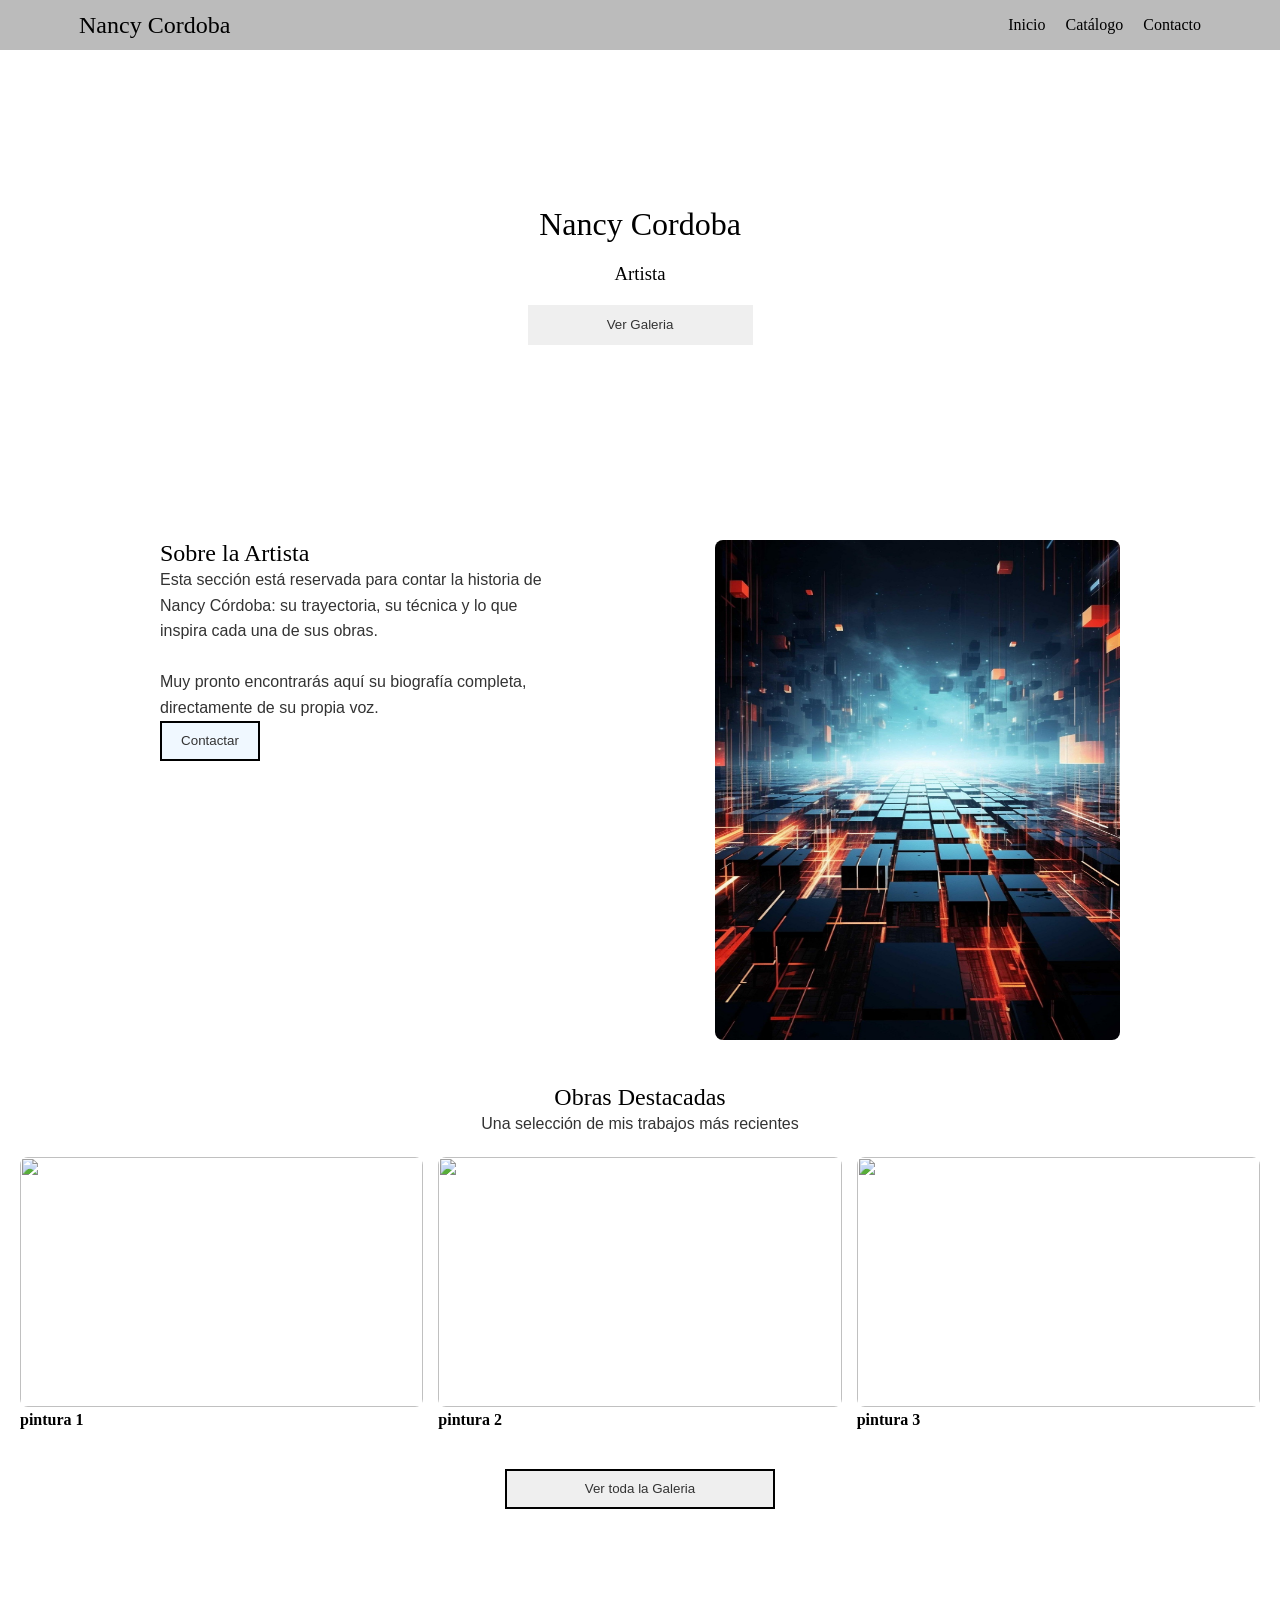
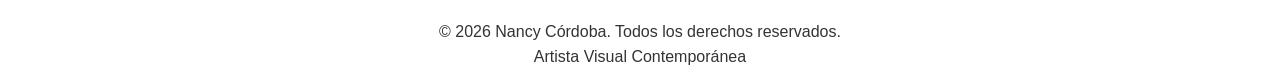
==== index.html @ 154bea99 "Portafolio de artista visual: catálogo dinámico y formulario de contacto" ====
<!DOCTYPE html>
<html lang="en">
<head>
  <meta charset="UTF-8">
  <meta name="viewport" content="width=device-width, initial-scale=1.0">
  <link rel="stylesheet" href="/css/styles.css">
  <title>Nancy Cordoba - Artista</title>
</head>
<body>
    <header>
		<div id="Nombre">
			<a href="#"><h2>Nancy Cordoba</h2></a>
		</div>
		<div id="Links-Pagina">
			<a href="index.html">Inicio</a>
			<a href="catalogo.html">Catálogo</a>
			<a href="contacto.html">Contacto</a>
		</div>
  </header>

  <div id="Artista">
		<h1>Nancy Cordoba</h1>
		<h3>Artista</h3>
		<a href="catalogo.html"><button class="btn-galeria">Ver Galeria</button></a>
	</div>

  <div id="Info">
		<div id="Texto">
			<h2>Sobre la Artista</h2>
			<p>Esta sección está reservada para contar la historia de Nancy Córdoba: su trayectoria, su técnica y lo que inspira cada una de sus obras.
				<br><br>
				Muy pronto encontrarás aquí su biografía completa, directamente de su propia voz.
					<br>
				<a href="contacto.html"><button id="btn-contacto">Contactar</button></a>
			</p>
		</div>
		<div id="Foto">
			<img id="Img-Info" src="/images/img3.jpg" alt="#">
		</div>
	</div>

  <div id="Destacadas">
		<div id="Titulo-Destacado">
			<h2>Obras Destacadas</h2>
			<p>Una selección de mis trabajos más recientes</p>
		</div>
		<div id="pinturas-destacadas">
			<div>
				<img class="img-destacada" src="/images/Pintura1.jpeg" alt="">
				<h4>pintura 1</h4>
			</div>
			<div>
				<img class="img-destacada" src="/images/Pintura4.jpeg" alt="">
				<h4>pintura 2</h4>
			</div>
			<div>
				<img class="img-destacada" src="/images/Pintura8.jpeg" alt="">
				<h4>pintura 3</h4>
			</div>
		</div>
    <div id="btn-galeria-dest">
		  <a href="/catalogo.html"><button class="btn-galeria2" >Ver toda la Galeria</button></a>
	  </div>
	</div>

  <footer>
		<p>© 2026 Nancy Córdoba. Todos los derechos reservados.</p>
		<p>Artista Visual Contemporánea</p>
	</footer>

</body>
</html>
---- css/styles.css ----
:root {
    --color-header: rgba(180, 180, 180, 0.9);
    --botones: rgb(128, 124, 124); 
    --color-letra: #333;

    --letra1: "Georgia", "Times New Roman", "Garamond", serif;
    --letra2: "Helvetica", sans-serif;
}

* {
    box-sizing: border-box;
    padding: 0;
    margin: 0;
}

body {
    padding-top: 50px; 
}

        /*Estilos de letra*/
h1,h2,h3,a,footer{
    font-family: var(--letra1);
    font-weight: 500;
    color: #000;
}

p, button {
    font-family: var(--letra2);
    line-height: 1.6; 
    color: var(--color-letra);
}
        /*Header*/
header {
    position: fixed;
    top: 0;
    left: 0;
    z-index: 1000;
    width: 100%;
    height: 50px;
    padding: 0 5%;
    background-color: var(--color-header);
    backdrop-filter: blur(5px);

    display: flex;
    justify-content: space-between;
    align-items: center;
    
}

a {
    text-decoration: none;
}

#Links-Pagina {
    margin-right: 15px;
    display: flex;
    gap: 20px;
}

#Nombre {
    margin-left: 15px;
}
    /*Seccion artista - imagen y nombre*/
#Artista{
    display: flex;
    flex-direction: column;
    justify-content: center;
    align-items: center;
    gap: 20px;

    min-height: 50vh;
    background-image: url('images/img1.jpg');
    background-repeat: no-repeat; 
    background-size: cover;       
    background-position: center;  
    background-attachment: fixed;
}

.btn-galeria {
    height: 40px;
    text-align: center;
    min-width: 25vh;
    border: 0;
    cursor: pointer;
}

.btn-galeria:hover {
    background-color: var(--botones);
}

    /*Seccion info - foto y descripcion*/
#Info {
    display: grid;
    grid-template-columns: repeat(auto-fit, minmax(300px, 1fr));
    
    max-width: 1000px; 
    margin: 40px auto;     
    gap: 150px; 
    
    padding: 0 20px;
    align-items: center; 

    align-items: start;
}

#Texto-Info {   
    text-align: justify;
}

#Img-Info {
    width: 100%;       
    max-width: 450px; 
    max-height: 500px;
    border-radius: 8px; 
    justify-self: center; 
}

#btn-contacto {
    border: 2px solid #000;
    width: 100px;
    height: 40px;
    background-color: aliceblue;
    cursor: pointer;
}

#btn-contacto:hover {
    background-color: var(--botones);
}

    /*Seccion pinturas destacadas*/
#pinturas-destacadas {
    display: grid;
    grid-template-columns: repeat(auto-fill, minmax(400px, 1fr));
    gap: 15px; 
    padding: 20px;

}

.img-destacada {
    width: 100%;      
    height: 250px;    
    object-fit: cover; 
    border-radius: 8px;
    transition: 0.5s;
}

.img-destacada:hover {
    transform: scale(1.05);
}

#Titulo-Destacado {
    text-align: center;
}

#btn-galeria-dest {
    text-align: center;
}

.btn-galeria2 {
    border: 2px solid #000;
    height: 40px;
    min-width: 30vh;
    max-width: 30vh;
    cursor: pointer;

    margin-bottom: 100px;
    margin-top: 20px;
}

.btn-galeria2:hover {
    background-color: var(--botones);
}

    /*Footer*/
footer {
    padding: 10px;
    text-align: center;
}

    /*Pagina Catalogo*/
#Titulo-Galeria {
    text-align: center;
    margin: 50px;
}



/*Pagina Contacto*/

#Contacto-Header {
    background-color: var(--color-header);
    text-align: center;
    padding: 50px 20px;
}

#Contacto-Header h1 {
    font-size: 36px;
    margin-bottom: 15px;
}

#Contacto-Header p {
    max-width: 600px;
    margin: 0 auto;
    color: var(--color-letra);
}

#Contenedor-Contacto {
    display: grid;
    grid-template-columns: 1fr 1fr;
    gap: 60px;

    max-width: 1100px;
    margin: 50px auto 100px auto;
    padding: 0 5%;
    align-items: start;
}

#Info-Contacto-Col h2,
#Form-Contacto-Col h2 {
    margin-bottom: 25px;
}

    /*Items de info de contacto (email, whatsapp, instagram)*/
.item-contacto {
    display: flex;
    align-items: center;
    gap: 15px;
    margin-bottom: 20px;
}

.icono-circulo {
    flex-shrink: 0;
    width: 44px;
    height: 44px;
    border-radius: 50%;
    background-color: #ececec;

    display: flex;
    align-items: center;
    justify-content: center;
    color: #000;
}

.texto-contacto {
    display: flex;
    flex-direction: column;
    font-family: var(--letra2);
}

.texto-contacto strong {
    font-family: var(--letra1);
    color: #000;
    margin-bottom: 2px;
}

.texto-contacto span {
    color: var(--color-letra);
    font-size: 14px;
}

    /*Tarjeta de horario*/
.horario-card {
    background-color: #f5f5f5;
    border-radius: 8px;
    padding: 20px;
    margin-top: 10px;
}

.horario-card h3 {
    margin-bottom: 12px;
}

.horario-fila {
    display: flex;
    justify-content: space-between;
    font-family: var(--letra2);
    font-size: 14px;
    margin-bottom: 8px;
}

.horario-nota {
    font-size: 12px;
    color: #777;
    margin-top: 10px;
}

    /*Formulario*/
#form-contacto {
    display: flex;
    flex-direction: column;
}

#form-contacto label {
    font-family: var(--letra2);
    font-weight: 600;
    font-size: 14px;
    margin-bottom: 6px;
    margin-top: 16px;
}

#form-contacto label:first-child {
    margin-top: 0;
}

#form-contacto input,
#form-contacto select,
#form-contacto textarea {
    font-family: var(--letra2);
    font-size: 14px;
    padding: 10px 12px;
    border: 1px solid #ccc;
    border-radius: 6px;
    color: var(--color-letra);
}

#form-contacto input:focus,
#form-contacto select:focus,
#form-contacto textarea:focus {
    outline: none;
    border-color: #000;
}

#form-contacto textarea {
    resize: vertical;
}

#btn-enviar {
    margin-top: 25px;
    height: 45px;
    border: 2px solid #000;
    background-color: aliceblue;
    font-family: var(--letra2);
    font-weight: 600;
    cursor: pointer;
}

#btn-enviar:hover {
    background-color: var(--botones);
}

#btn-enviar:disabled {
    cursor: not-allowed;
    opacity: 0.6;
}

#mensaje-estado {
    margin-top: 12px;
    font-family: var(--letra2);
    font-size: 14px;
}

.mensaje-exito {
    color: #2e7d32;
}

.mensaje-error {
    color: #c62828;
}

.nota-form {
    font-size: 12px;
    color: #777;
    margin-top: 15px;
    font-family: var(--letra2);
}

    /*Responsive*/
@media (max-width: 800px) {
    #Contenedor-Contacto {
        grid-template-columns: 1fr;
        gap: 50px;
    }
}


/*   */
/*Pagina Catalogo - Cards*/
#Contenedor-cards {
    display: grid;
    grid-template-columns: repeat(auto-fill, minmax(280px, 1fr));
    gap: 25px;

    max-width: 1200px;
    margin: 0 auto 60px auto;
    padding: 0 5%;
}

.card {
    cursor: pointer;
}

.card img {
    width: 100%;
    height: 280px;
    object-fit: cover;
    border-radius: 8px;
    transition: 0.5s;
}

.card:hover img {
    transform: scale(1.05);
}

.card .info {
    padding: 10px 5px;
}

.card h3 {
    font-size: 18px;
    margin-bottom: 5px;
}

.card .info-inferior {
    display: flex;
    justify-content: space-between;
    align-items: center;
    margin-top: 8px;
}

.precio {
    font-family: var(--letra1);
    font-weight: 600;
    font-size: 16px;
}

.disponible {
    color: #2e7d32;
    font-family: var(--letra2);
    font-size: 13px;
}

.vendida {
    color: #999;
    font-family: var(--letra2);
    font-size: 13px;
}

    /*Modal de detalle*/
.modal-overlay {
    display: none;
    position: fixed;
    top: 0;
    left: 0;
    width: 100%;
    height: 100%;
    background-color: rgba(0, 0, 0, 0.7);
    z-index: 2000;

    align-items: center;
    justify-content: center;
    padding: 20px;
}

.modal-overlay.activo {
    display: flex;
}

.modal-contenido {
    background-color: #fff;
    max-width: 850px;
    width: 100%;
    max-height: 90vh;
    overflow-y: auto;
    border-radius: 8px;
    position: relative;

    display: grid;
    grid-template-columns: 1fr 1fr;
    gap: 25px;
    padding: 25px;
}

#modal-imagen {
    width: 100%;
    height: 100%;
    max-height: 500px;
    object-fit: cover;
    border-radius: 8px;
}

.modal-info {
    display: flex;
    flex-direction: column;
    gap: 8px;
}

.modal-info #modal-descripcion {
    text-align: justify;
    margin-top: 10px;
}

.modal-info-inferior {
    display: flex;
    justify-content: space-between;
    align-items: center;
    margin-top: auto;
    padding-top: 15px;
}

.cerrar-modal {
    position: absolute;
    top: 10px;
    right: 15px;
    background: none;
    border: none;
    font-size: 28px;
    line-height: 1;
    cursor: pointer;
    color: var(--color-letra);
}

    /*Responsive: modal en una sola columna en pantallas pequeñas*/
@media (max-width: 700px) {
    .modal-contenido {
        grid-template-columns: 1fr;
    }

    #modal-imagen {
        max-height: 300px;
    }
}
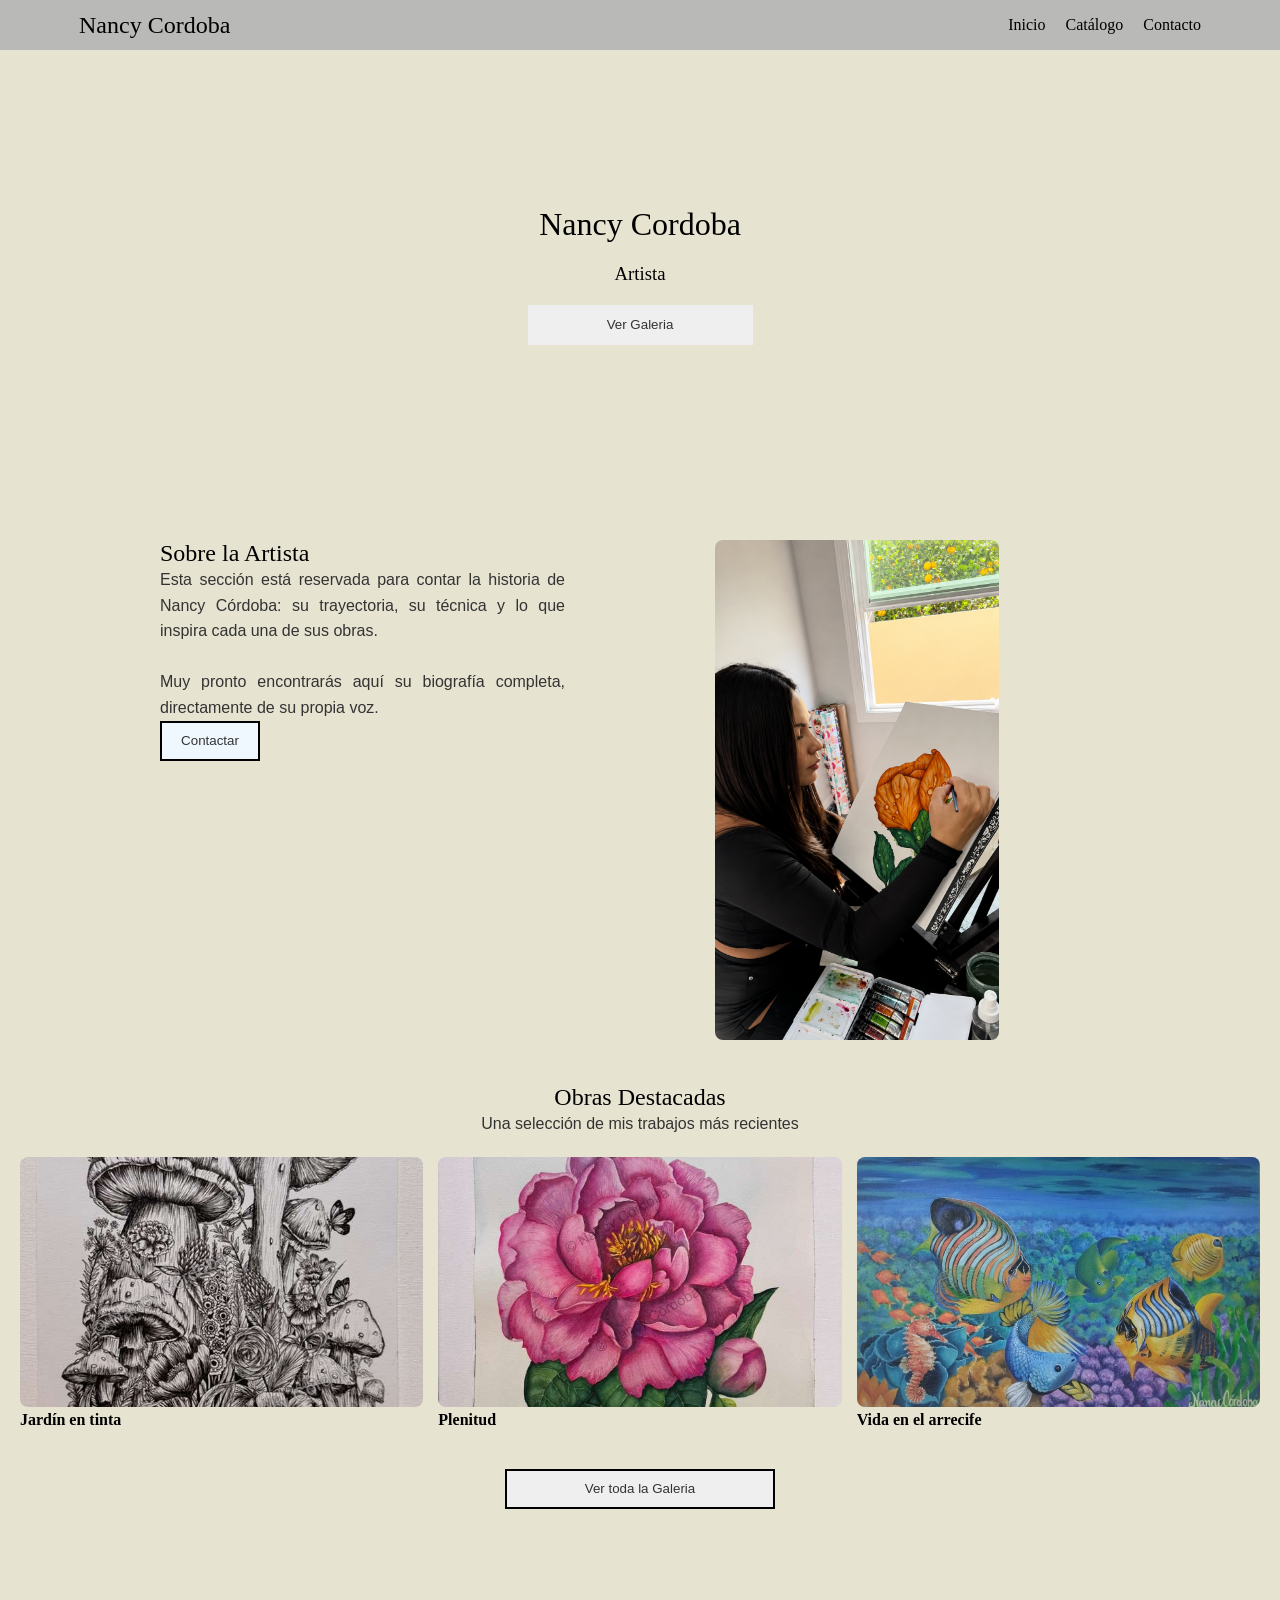
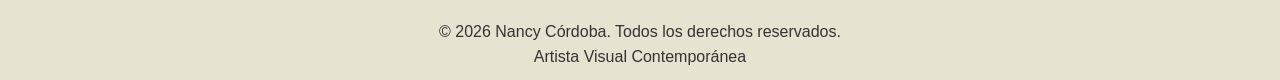
==== commit 957d2c58: "Corrección responsive" ====
--- a/index.html
+++ b/index.html
@@ -11,6 +11,11 @@
 		<div id="Nombre">
 			<a href="#"><h2>Nancy Cordoba</h2></a>
 		</div>
+		<button id="menu-toggle" aria-label="Abrir menú" aria-expanded="false">
+			<span></span>
+			<span></span>
+			<span></span>
+		</button>
 		<div id="Links-Pagina">
 			<a href="index.html">Inicio</a>
 			<a href="catalogo.html">Catálogo</a>
@@ -25,7 +30,7 @@
 	</div>
 
   <div id="Info">
-		<div id="Texto">
+		<div id="Texto-Info">
 			<h2>Sobre la Artista</h2>
 			<p>Esta sección está reservada para contar la historia de Nancy Córdoba: su trayectoria, su técnica y lo que inspira cada una de sus obras.
 				<br><br>
@@ -35,7 +40,7 @@
 			</p>
 		</div>
 		<div id="Foto">
-			<img id="Img-Info" src="/images/img3.jpg" alt="#">
+			<img id="Img-Info" src="/images/Portada.png" alt="#">
 		</div>
 	</div>
 
@@ -46,16 +51,16 @@
 		</div>
 		<div id="pinturas-destacadas">
 			<div>
-				<img class="img-destacada" src="/images/Pintura1.jpeg" alt="">
-				<h4>pintura 1</h4>
+				<img class="img-destacada" src="/images/Pintura1.jpg" alt="">
+				<h4>Jardín en tinta</h4>
 			</div>
 			<div>
-				<img class="img-destacada" src="/images/Pintura4.jpeg" alt="">
-				<h4>pintura 2</h4>
+				<img class="img-destacada" src="/images/Pintura4.jpg" alt="">
+				<h4>Plenitud</h4>
 			</div>
 			<div>
-				<img class="img-destacada" src="/images/Pintura8.jpeg" alt="">
-				<h4>pintura 3</h4>
+				<img class="img-destacada" src="/images/Pintura11.jpg" alt="">
+				<h4>Vida en el arrecife</h4>
 			</div>
 		</div>
     <div id="btn-galeria-dest">
@@ -68,5 +73,6 @@
 		<p>Artista Visual Contemporánea</p>
 	</footer>
 
+  <script src="/JS/menu.js"></script>
 </body>
 </html>
--- a/css/styles.css
+++ b/css/styles.css
@@ -16,6 +16,7 @@
 
 body {
     padding-top: 50px; 
+    background-color: #e6e3d1;
 }
 
         /*Estilos de letra*/
@@ -52,6 +53,41 @@
     text-decoration: none;
 }
 
+/*Botón hamburguesa - oculto en desktop*/
+#menu-toggle {
+    display: none;
+    flex-direction: column;
+    justify-content: center;
+    gap: 5px;
+    width: 32px;
+    height: 32px;
+    background: none;
+    border: none;
+    cursor: pointer;
+    padding: 0;
+}
+
+#menu-toggle span {
+    display: block;
+    width: 100%;
+    height: 2px;
+    background-color: #000;
+    transition: 0.3s;
+}
+
+/*Animación a "X" cuando el menú está abierto*/
+#menu-toggle.activo span:nth-child(1) {
+    transform: translateY(7px) rotate(45deg);
+}
+
+#menu-toggle.activo span:nth-child(2) {
+    opacity: 0;
+}
+
+#menu-toggle.activo span:nth-child(3) {
+    transform: translateY(-7px) rotate(-45deg);
+}
+
 #Links-Pagina {
     margin-right: 15px;
     display: flex;
@@ -68,13 +104,15 @@
     justify-content: center;
     align-items: center;
     gap: 20px;
-
     min-height: 50vh;
-    background-image: url('images/img1.jpg');
+/*
+    
+    background-image: url('images/Pintura1.jpg');
     background-repeat: no-repeat; 
     background-size: cover;       
     background-position: center;  
     background-attachment: fixed;
+*/
 }
 
 .btn-galeria {
@@ -109,11 +147,11 @@
 }
 
 #Img-Info {
-    width: 100%;       
+    width: 70%;       
     max-width: 450px; 
     max-height: 500px;
     border-radius: 8px; 
-    justify-self: center; 
+    justify-self: right; 
 }
 
 #btn-contacto {
@@ -510,7 +548,7 @@
     color: var(--color-letra);
 }
 
-    /*Responsive: modal en una sola columna en pantallas pequeñas*/
+/**/
 @media (max-width: 700px) {
     .modal-contenido {
         grid-template-columns: 1fr;
@@ -519,4 +557,126 @@
     #modal-imagen {
         max-height: 300px;
     }
+}
+
+/* Responsive - celulares */
+@media (max-width: 600px) {
+    header {
+        padding: 0 4%;
+    }
+
+    #Nombre {
+        font-size: 15px;
+        margin-left: 0;
+        white-space: nowrap;
+    }
+
+    /*Muestra el botón hamburguesa*/
+    #menu-toggle {
+        display: flex;
+    }
+
+    /*Menú desplegable oculto por defecto*/
+    #Links-Pagina {
+        position: fixed;
+        top: 50px;
+        left: 0;
+        width: 100%;
+        margin-right: 0;
+        flex-direction: column;
+        gap: 0;
+        background-color: var(--color-header);
+        backdrop-filter: blur(5px);
+
+        max-height: 0;
+        overflow: hidden;
+        transition: max-height 0.3s ease;
+    }
+
+    #Links-Pagina.abierto {
+        max-height: 250px;
+    }
+
+    #Links-Pagina a {
+        padding: 15px 20px;
+        font-size: 16px;
+        border-top: 1px solid rgba(0,0,0,0.1);
+    }
+
+    /* 2. Sobre la Artista: foto primero, texto después */
+    #Info {
+        grid-template-columns: 1fr;
+        gap: 25px;
+        padding: 0 20px;
+        margin: 25px auto;
+    }
+
+    #Img-Info {
+        order: -1;
+        max-height: 320px;
+    }
+
+    #Texto-Info {
+        text-align: left;
+    }
+
+    /* 3. Botón "Ver Galería" más grande y notorio */
+    .btn-galeria {
+        width: 100%;
+        min-width: unset;
+        height: 48px;
+        font-size: 15px;
+    }
+
+    .btn-galeria2 {
+        width: 90%;
+        min-width: unset;
+        max-width: unset;
+        height: 48px;
+        margin-bottom: 40px;
+        margin-top: 15px;
+    }
+
+    #btn-galeria-dest {
+        padding: 0 20px;
+    }
+
+    /* Pinturas destacadas y catálogo: una columna */
+    #pinturas-destacadas {
+        grid-template-columns: 1fr;
+        padding: 15px;
+    }
+
+    #Contenedor-cards {
+        grid-template-columns: 1fr;
+        padding: 0 4%;
+        gap: 20px;
+    }
+
+    /* 4. Imágenes menos altas y más proporcionadas en móvil */
+    .img-destacada {
+        height: 220px;
+    }
+
+    .card img {
+        height: 220px;
+    }
+
+    /* 5. Espaciado general más compacto */
+    #Titulo-Galeria {
+        margin: 30px 20px;
+    }
+
+    #Contacto-Header {
+        padding: 35px 20px;
+    }
+
+    #Contacto-Header h1 {
+        font-size: 28px;
+    }
+
+    #Contenedor-Contacto {
+        margin: 30px auto 60px auto;
+        gap: 35px;
+    }
 }
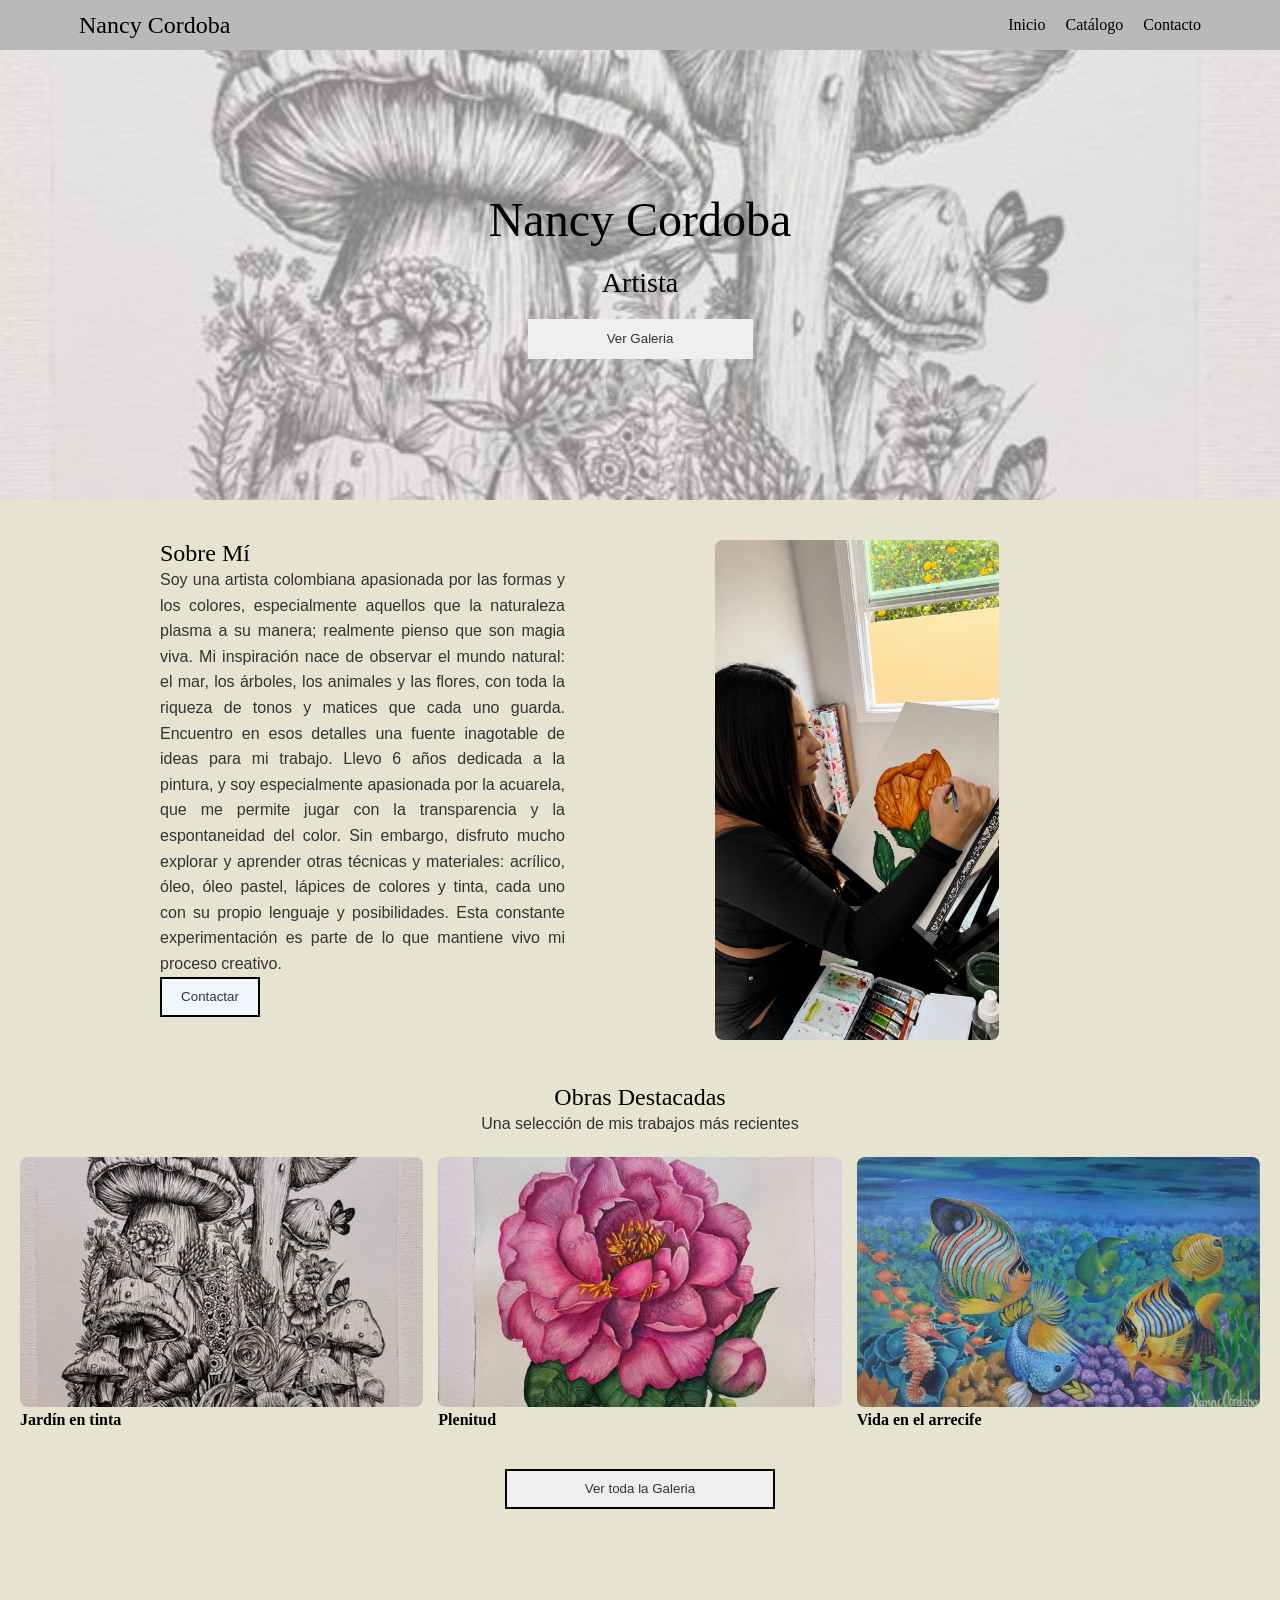
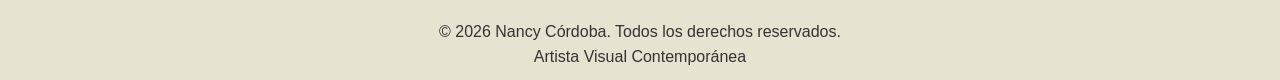
==== commit bf12ccb2: "Agregación de links reales y últimos detalles visuales" ====
--- a/index.html
+++ b/index.html
@@ -9,7 +9,7 @@
 <body>
     <header>
 		<div id="Nombre">
-			<a href="#"><h2>Nancy Cordoba</h2></a>
+			<h2>Nancy Cordoba</h2>
 		</div>
 		<button id="menu-toggle" aria-label="Abrir menú" aria-expanded="false">
 			<span></span>
@@ -31,10 +31,8 @@
 
   <div id="Info">
 		<div id="Texto-Info">
-			<h2>Sobre la Artista</h2>
-			<p>Esta sección está reservada para contar la historia de Nancy Córdoba: su trayectoria, su técnica y lo que inspira cada una de sus obras.
-				<br><br>
-				Muy pronto encontrarás aquí su biografía completa, directamente de su propia voz.
+			<h2>Sobre Mí</h2>
+			<p>Soy una artista colombiana apasionada por las formas y los colores, especialmente aquellos que la naturaleza plasma a su manera; realmente pienso que son magia viva. Mi inspiración nace de observar el mundo natural: el mar, los árboles, los animales y las flores, con toda la riqueza de tonos y matices que cada uno guarda. Encuentro en esos detalles una fuente inagotable de ideas para mi trabajo. Llevo 6 años dedicada a la pintura, y soy especialmente apasionada por la acuarela, que me permite jugar con la transparencia y la espontaneidad del color. Sin embargo, disfruto mucho explorar y aprender otras técnicas y materiales: acrílico, óleo, óleo pastel, lápices de colores y tinta, cada uno con su propio lenguaje y posibilidades. Esta constante experimentación es parte de lo que mantiene vivo mi proceso creativo.
 					<br>
 				<a href="contacto.html"><button id="btn-contacto">Contactar</button></a>
 			</p>
--- a/css/styles.css
+++ b/css/styles.css
@@ -105,14 +105,16 @@
     align-items: center;
     gap: 20px;
     min-height: 50vh;
-/*
+    font-size: x-large;
     
-    background-image: url('images/Pintura1.jpg');
+    background-image: linear-gradient(rgba(255,255,255,0.5), rgba(255,255,255, 0.5)), url('../images/Pintura1.jpg');
     background-repeat: no-repeat; 
     background-size: cover;       
-    background-position: center;  
-    background-attachment: fixed;
-*/
+    background-position: center;
+    background-attachment: fixed; 
+    
+
+
 }
 
 .btn-galeria {
@@ -259,6 +261,89 @@
     margin-bottom: 25px;
 }
 
+    /*Tarjeta de Pinturas Personalizadas*/
+.personalizadas-card {
+    background-color: #fff;
+    border: 2px solid #000;
+    border-radius: 10px;
+    padding: 30px;
+}
+
+.etiqueta-personalizada {
+    display: inline-block;
+    background-color: #000;
+    color: #fff;
+    font-family: var(--letra2);
+    font-size: 11px;
+    font-weight: 600;
+    letter-spacing: 1px;
+    text-transform: uppercase;
+    padding: 4px 12px;
+    border-radius: 20px;
+    margin-bottom: 14px;
+}
+
+.personalizadas-card h2 {
+    margin-bottom: 12px;
+}
+
+.personalizadas-intro {
+    margin-bottom: 25px;
+}
+
+.pasos-personalizados {
+    display: flex;
+    flex-direction: column;
+    gap: 18px;
+    margin-bottom: 28px;
+}
+
+.paso {
+    display: flex;
+    align-items: flex-start;
+    gap: 14px;
+}
+
+.paso-numero {
+    flex-shrink: 0;
+    width: 32px;
+    height: 32px;
+    border-radius: 50%;
+    background-color: #000;
+    color: #fff;
+    font-family: var(--letra1);
+    font-weight: 600;
+
+    display: flex;
+    align-items: center;
+    justify-content: center;
+}
+
+.paso-texto h3 {
+    font-size: 16px;
+    margin-bottom: 4px;
+}
+
+.paso-texto p {
+    font-size: 14px;
+}
+
+.btn-personalizada {
+    display: block;
+    text-align: center;
+    background-color: #000;
+    color: #fff;
+    font-family: var(--letra2);
+    font-weight: 600;
+    padding: 14px 20px;
+    border-radius: 6px;
+    transition: opacity 0.15s;
+}
+
+.btn-personalizada:hover {
+    opacity: 0.8;
+}
+
     /*Items de info de contacto (email, whatsapp, instagram)*/
 .item-contacto {
     display: flex;
@@ -546,6 +631,55 @@
     line-height: 1;
     cursor: pointer;
     color: var(--color-letra);
+}
+
+    /*Flechas de navegación del modal (pintura anterior/siguiente)*/
+.modal-flecha {
+    position: fixed;
+    top: 50%;
+    transform: translateY(-50%);
+    z-index: 2001;
+
+    width: 44px;
+    height: 44px;
+    border-radius: 50%;
+    border: none;
+    background-color: rgba(0, 0, 0, 0.55);
+    color: #fff;
+    font-size: 18px;
+    cursor: pointer;
+
+    display: flex;
+    align-items: center;
+    justify-content: center;
+}
+
+.modal-flecha:hover {
+    background-color: rgba(0, 0, 0, 0.8);
+}
+
+.modal-flecha-izq {
+    left: 20px;
+}
+
+.modal-flecha-der {
+    right: 20px;
+}
+
+@media (max-width: 700px) {
+    .modal-flecha {
+        width: 36px;
+        height: 36px;
+        font-size: 15px;
+    }
+
+    .modal-flecha-izq {
+        left: 8px;
+    }
+
+    .modal-flecha-der {
+        right: 8px;
+    }
 }
 
 /**/
@@ -605,6 +739,7 @@
 
     /* 2. Sobre la Artista: foto primero, texto después */
     #Info {
+        
         grid-template-columns: 1fr;
         gap: 25px;
         padding: 0 20px;
